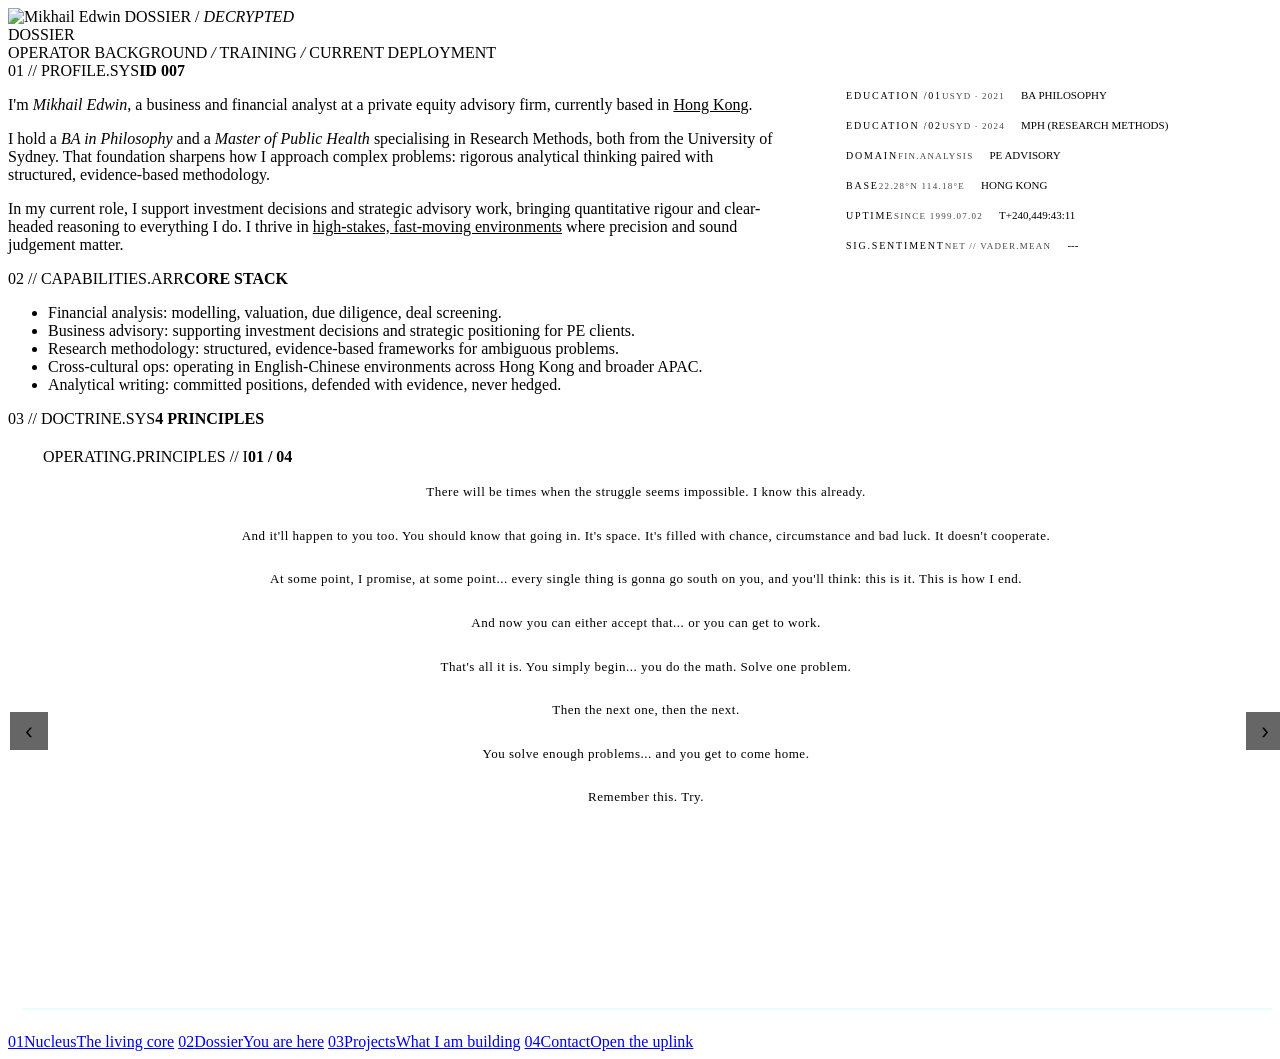
==== dossier.html @ b55f5379 "stop waiting on a font to draw anything Every page hung its first paint on a stylesheet from a host " ====
<!DOCTYPE html>
<html lang="en">
<head>
<meta charset="UTF-8" />
<meta name="viewport" content="width=device-width, initial-scale=1.0" />
<title>MIKHAIL EDWIN // DOSSIER</title>
<meta name="description" content="Background, capabilities and operating principles. Mikhail Edwin, analyst and strategist in Hong Kong.">
<meta name="theme-color" content="#05050a">
<meta property="og:type" content="website">
<meta property="og:site_name" content="Mikhail Edwin">
<meta property="og:title" content="MIKHAIL EDWIN // DOSSIER">
<meta property="og:description" content="Background, capabilities and operating principles. Mikhail Edwin, analyst and strategist in Hong Kong.">
<meta property="og:url" content="https://www.mikhailedwin.com/dossier.html">
<meta name="twitter:card" content="summary">
<meta name="twitter:title" content="MIKHAIL EDWIN // DOSSIER">
<meta name="twitter:description" content="Background, capabilities and operating principles. Mikhail Edwin, analyst and strategist in Hong Kong.">
<link rel="canonical" href="https://www.mikhailedwin.com/dossier.html">
<link rel="preconnect" href="https://fonts.googleapis.com">
<link rel="preconnect" href="https://fonts.gstatic.com" crossorigin>
<!-- Fonts must never hold up the first paint. This host is unreachable
     from some networks, and a blocking stylesheet means a blank page
     until it times out. Loaded as print, promoted on arrival; the type
     falls back to the system stack and swaps in when it lands. -->
<link href="https://fonts.googleapis.com/css2?family=Chakra+Petch:wght@300;600;700&family=JetBrains+Mono:wght@300;400;500&display=swap" rel="stylesheet" media="print" onload="this.media='all'">
<noscript><link href="https://fonts.googleapis.com/css2?family=Chakra+Petch:wght@300;600;700&family=JetBrains+Mono:wght@300;400;500&display=swap" rel="stylesheet"></noscript>
<link rel="icon" href="favicon.svg" type="image/svg+xml">
<link rel="stylesheet" href="hud.css?v=9">
<style>
  .split { display: grid; grid-template-columns: minmax(0, 1fr) minmax(360px, 440px); gap: 52px; align-items: start; }
  .split .body { padding-left: 0; }
  /* The profile table sat at 9px next to 13px prose and read as an
     afterthought. Bring it up to match the column beside it. */
  .split .kv { font-size: 11px; padding: 9px 0 9px 14px; }
  .split .kv .k { font-size: 10px; letter-spacing: .18em; }
  .kv .sub2 { color: var(--cy-2); font-size: 9px; letter-spacing: .14em; margin-left: auto; margin-right: 16px; opacity: .72; }

  /* DOCTRINE carousel */
  .carousel { position: relative; margin-left: 14px; }
  .track {
    display: flex; overflow-x: auto; scroll-snap-type: x mandatory;
    scroll-behavior: smooth; scrollbar-width: none; -webkit-overflow-scrolling: touch;
  }
  .track::-webkit-scrollbar { display: none; }
  .doctrine-slide { flex: 0 0 100%; min-width: 100%; scroll-snap-align: center; padding-right: 2px;
    opacity: .38; transform: scale(.985); transition: opacity .45s ease, transform .45s ease; }
  .doctrine-slide.on { opacity: 1; transform: none; }
  .dblock { border: 1px solid var(--line-lo); padding: 20px 22px 22px; position: relative; height: clamp(400px, 58vh, 580px); display: flex; flex-direction: column; }
  .dblock::before { content: ''; position: absolute; top: -1px; left: -1px; width: 8px; height: 8px;
    border-top: 1px solid var(--cyan); border-left: 1px solid var(--cyan); }
  .doct {
    flex: 1; overflow-y: auto; text-align: center;
    font-size: 13px; line-height: 2.05; letter-spacing: .04em;
    color: var(--cy-2); text-transform: none;
    scrollbar-width: thin; scrollbar-color: var(--line-lo) transparent;
  }
  .doct::-webkit-scrollbar { width: 3px; }
  .doct::-webkit-scrollbar-thumb { background: var(--line-lo); }
  .doct p + p { margin-top: 17px; }

  .h.gold span, .h.gold b { color: var(--am-1); }
  .list li b { color: var(--am-1); font-weight: 400; }

  /* Each principle carries its own accent so the four read as
     four distinct voices rather than one long cyan block. */
  .acc-cy .doct { color: var(--cy-2); }
  .acc-cy .dblock::before, .acc-cy .dblock { border-color: rgba(0,240,255,.16); }
  .acc-cy .h b { color: var(--cy-1); }
  .acc-mg .doct { color: rgba(255,45,146,.78); }
  .acc-mg .dblock { border-color: rgba(255,45,146,.16); }
  .acc-mg .dblock::before { border-color: var(--magenta); }
  .acc-mg .h b, .acc-mg .h span { color: var(--mg-1); }
  .acc-am .doct { color: rgba(255,184,0,.80); }
  .acc-am .dblock { border-color: rgba(255,184,0,.16); }
  .acc-am .dblock::before { border-color: var(--amber); }
  .acc-am .h b, .acc-am .h span { color: var(--am-1); }
  .acc-lm .doct { color: rgba(193,255,58,.78); }
  .acc-lm .dblock { border-color: rgba(193,255,58,.16); }
  .acc-lm .dblock::before { border-color: var(--lime); }
  .acc-lm .h b, .acc-lm .h span { color: var(--lm-1); }
  .beam { height: 2px; margin-top: 16px; background: rgba(0,240,255,.08); overflow: hidden; }
  .beam i { display: block; height: 100%; width: 0; background: linear-gradient(90deg, var(--cyan), var(--magenta)); box-shadow: 0 0 8px var(--cyan); transition: width .15s linear; }
  .dots { display: flex; justify-content: center; gap: 11px; margin-top: 16px; }
  .dot { width: 7px; height: 7px; border-radius: 50%; border: none; padding: 0; background: var(--line); cursor: pointer;
    transition: background .25s, transform .25s, box-shadow .25s; }
  .dot.on { background: var(--cyan); transform: scale(1.45); box-shadow: 0 0 8px var(--cyan); }
  .arw { position: absolute; top: 50%; transform: translateY(-50%); z-index: 5; width: 38px; height: 38px;
    background: rgba(0,0,0,.6); border: 1px solid var(--line-lo); color: var(--cy-1);
    font-family: 'JetBrains Mono', monospace; font-size: 20px; line-height: 1; cursor: pointer;
    transition: border-color .2s, background .2s; }
  .arw:hover { border-color: var(--cyan); background: rgba(0,240,255,.1); }
  .arw.prev { left: -12px; } .arw.next { right: -12px; }
  @media (max-width: 900px) {
    .split { grid-template-columns: 1fr; gap: 26px; }
    .arw { display: none; }
    .carousel { margin-left: 12px; }
    .doct { font-size: 12px; }
  }
</style>
</head>
<body class="page">

<div class="hud">

  <header class="strip">
    <span class="mark"><img src="favicon.svg" alt="Mikhail Edwin" width="22" height="19"></span>
    <span class="build hide-s"><i class="pip"></i>DOSSIER / <em>DECRYPTED</em></span>
    <span class="spacer"></span>
  </header>

  <div class="sheet">

    <div class="phead">
      <div class="n"><span class="glitch" data-text="DOSSIER">DOSSIER</span></div>
      <div class="r">OPERATOR BACKGROUND <i>/</i> TRAINING <i>/</i> CURRENT DEPLOYMENT</div>
    </div>

    <div class="mod">
      <div class="h"><span>01 // PROFILE.SYS</span><b>ID 007</b></div>
      <div class="split">
        <div>
<p class="body">I'm <em>Mikhail Edwin</em>, a business and financial analyst at a private equity advisory firm, currently based in <u>Hong Kong</u>.</p>
        <p class="body">I hold a <em>BA in Philosophy</em> and a <em>Master of Public Health</em> specialising in Research Methods, both from the University of Sydney. That foundation sharpens how I approach complex problems: rigorous analytical thinking paired with structured, evidence-based methodology.</p>
        <p class="body">In my current role, I support investment decisions and strategic advisory work, bringing quantitative rigour and clear-headed reasoning to everything I do. I thrive in <u>high-stakes, fast-moving environments</u> where precision and sound judgement matter.</p>
        </div>
        <div>
      <div class="kv"><span class="k">EDUCATION /01</span><span class="sub2">USYD · 2021</span><span class="v c">BA PHILOSOPHY</span></div>
      <div class="kv"><span class="k">EDUCATION /02</span><span class="sub2">USYD · 2024</span><span class="v c">MPH (RESEARCH METHODS)</span></div>
      <div class="kv"><span class="k">DOMAIN</span><span class="sub2">FIN.ANALYSIS</span><span class="v c">PE ADVISORY</span></div>
      <div class="kv"><span class="k">BASE</span><span class="sub2">22.28°N 114.18°E</span><span class="v c">HONG KONG</span></div>
      <div class="kv"><span class="k">UPTIME</span><span class="sub2">SINCE 1999.07.02</span><span class="v t" id="dossier-uptime">---</span></div>
      <div class="kv"><span class="k">SIG.SENTIMENT</span><span class="sub2">NET // VADER.MEAN</span><span class="v life" id="dossier-sent">---</span></div>
        </div>
      </div>
    </div>

    <div class="mod">
      <div class="h"><span>02 // CAPABILITIES.ARR</span><b>CORE STACK</b></div>
      <ul class="list">
        <li><b>Financial analysis</b>: modelling, valuation, due diligence, deal screening.</li>
        <li><b>Business advisory</b>: supporting investment decisions and strategic positioning for PE clients.</li>
        <li><b>Research methodology</b>: structured, evidence-based frameworks for ambiguous problems.</li>
        <li><b>Cross-cultural ops</b>: operating in English-Chinese environments across Hong Kong and broader APAC.</li>
        <li><b>Analytical writing</b>: committed positions, defended with evidence, never hedged.</li>
      </ul>
    </div>

    <div class="mod">
      <div class="h gold"><span>03 // DOCTRINE.SYS</span><b>4 PRINCIPLES</b></div>
      <div class="carousel">
        <button class="arw prev" aria-label="Previous">&lsaquo;</button>
        <div class="track" id="track">
    <div class="doctrine-slide acc-cy"><div class="dblock">
      <div class="h"><span>OPERATING.PRINCIPLES // I</span><b>01 / 04</b></div>
      <div class="doct"><p>There will be times when the struggle seems impossible. I know this already.</p>
        <p>And it'll happen to you too. You should know that going in. It's space. It's filled with chance, circumstance and bad luck. It doesn't cooperate.</p>
        <p>At some point, I promise, at some point... every single thing is gonna go south on you, and you'll think: this is it. This is how I end.</p>
        <p>And now you can either accept that... or you can get to work.</p>
        <p>That's all it is. You simply begin... you do the math. Solve one problem.</p>
        <p>Then the next one, then the next.</p>
        <p>You solve enough problems... and you get to come home.</p>
        <p>Remember this. Try.</p></div>
    </div></div>
    <div class="doctrine-slide acc-mg"><div class="dblock">
      <div class="h"><span>OPERATING.PRINCIPLES // II</span><b>02 / 04</b></div>
      <div class="doct"><p>Two Augusts henceforth<br>I will tell the truth<br>Oh, but you don't like it<br>You go home<br>You're in your Benz, I'm by the gate</p>
        <p>Now I go alone<br>Charm all the people I train for<br>I mean, well, but aim low<br>And I'll make it known<br>Like I'm getting paid</p>
        <p>That's just the way life goes<br>I like to slam doors closed<br>Trust me, I know it's always about me<br>I love you world, I'm sorry</p>
        <p>Two summers from now<br>We'll have been talking<br>But not all that often<br>We're cool now<br>I'll be on a boat and you're on a plane<br>Going somewhere same</p>
        <p>And I'll have a drink<br>Wistfully lean out my window<br>And watch the sun set on the lake<br>I might not feel real but it's okay<br>Mm</p>
        <p>'Cause that's just the way life goes<br>I push my luck, it shows<br>Thankful you don't send someone to kill me<br>I love you world, I'm sorry</p>
        <p>You are the best, but you are the worst<br>As sick as it sounds, I loved you first<br>I am a dick, it is what it is<br>A habit to kick, the age old curse<br>I tend to laugh whenever I'm sad<br>I stare at the crash, it actually works<br>Making amends<br>This shit never ends<br>I'm wrong again<br>Wrong again</p>
        <p>The way life goes<br>Joyriding down our road<br>Lay on the horn<br>To prove that it haunts me<br>I love you world, I'm sorry</p>
        <p>The way life goes<br>I wanna speak in code<br>Hope that I don't<br>Won't make it about me<br>I love you world, I'm sorry</p></div>
    </div></div>
    <div class="doctrine-slide acc-am"><div class="dblock">
      <div class="h"><span>OPERATING.PRINCIPLES // III</span><b>03 / 04</b></div>
      <div class="doct"><p>I didn't think you'd understand me<br>How could you ever even try?<br>I don't wanna tiptoe, but I don't wanna hide<br>But I don't wanna feed this monstrous fire<br>Just wanna let this story die<br>And I'll be alright</p>
        <p>We can't be friends<br>But I'd like to just pre-etend<br>You cling to your papers and pens<br>Wait until you like me again<br>Wait for your love<br>My love, I'll wait for your love</p>
        <p>Me and my truth, we sit in silence<br>Mmm, baby girl, it's just me and you<br>'Cause I don't wanna argue, but I don't wanna bite<br>My tongue, yeah, I think I'd rather die<br>You got me misunderstood<br>But at least I look this good</p>
        <p>We can't be friends<br>But I'd like to just pre-etend<br>You cling to your papers and pens<br>Wait until you like me again<br>Wait for your love<br>My love, I'll wait for your love<br>I'll wait for your love<br>My love, I'll wait for your love</p>
        <p>Know that you made me<br>I don't like how you paint me, yet I'm still here hanging<br>Not what you made me<br>It's something like a daydream<br>But I feel so seen in the night<br>So for now, it's only me<br>And maybe that's all I need</p>
        <p>We can't be friends<br>But I'd like to just pre-etend<br>You cling to your papers and pens<br>Wait until you like me again<br>Wait for your love<br>My love, I'll wait for your love<br>I'll wait for your love<br>My love, I'll wait for your love</p>
        <p>I'll wait for your love<br>I'll wait for your love<br>I'll wait for your love<br>I'll wait for your love<br>I'll wait for your love</p></div>
    </div></div>
    <div class="doctrine-slide acc-lm"><div class="dblock">
      <div class="h"><span>OPERATING.PRINCIPLES // IV</span><b>04 / 04</b></div>
      <div class="doct"><p>Ooh-ooh-ooh, ooh-ooh (ooh-ooh)<br>Ooh-ooh-ooh, ooh-ooh (ooh-ooh)<br>Ooh-ooh-ooh, ooh-ooh (ooh-ooh)<br>Ooh-ooh</p>
        <p>You hit like a drunk cigarette<br>The feelin' amplified<br>By sayin' things I never meant, oh, yeah<br>I leave me filled with regret<br>At the end of the night<br>I always find myself wonderin' why, oh, yeah</p>
        <p>Do you got plans for life?<br>'Cause I don't wanna just romance tonight<br>I wanna see myself in another light, oh, yeah<br>With rhythm, there is rhyme<br>With you, there always can be I<br>I wanna see myself in another light, ooh</p>
        <p>I don't wanna talk down on your lover<br>I don't wanna be a world-wrecker<br>I just know I can be better, be better, be better<br>I don't wanna talk down on your lover<br>I don't wanna be a broken record<br>I just know I can be better, be better, be better</p>
        <p>I sit on the fire escape<br>I talk and talk 'til dawn<br>I open up to you about my wrongs, oh, yeah<br>Then I lay and contemplate<br>Just one more round of love<br>Before I go home to another one</p>
        <p>Do you got plans for life?<br>'Cause I don't wanna just romance tonight<br>I wanna see myself in another light, oh, yeah<br>With rhythm, there is rhyme<br>With you, there always can be I<br>I wanna see myself in another light, ooh</p>
        <p>I don't wanna talk down on your lover<br>I don't wanna be a world-wrecker<br>I just know I can be better, be better, be better<br>I don't wanna talk down on your lover<br>I don't wanna be a broken record<br>I just know I can be better, be better, be better</p>
        <p>I don't wanna be how you formulate opinions on life, oh no<br>Or to say we made peace<br>And then your friends don't even wanna talk to me, no more, no more<br>I wanna kiss you on the bed and on the floor<br>When I'm poor, when I'm bored<br>I am yours, I am yours, I am yours</p>
        <p>I don't wanna talk down on your lover<br>I don't wanna be a world-wrecker<br>I just know I can be better, be better, be better<br>I don't wanna talk down on your lover<br>I don't wanna be a broken record<br>I just know I can be better, be better, be better</p>
        <p>Ooh-ooh-ooh, ooh-ooh (ooh-ooh)<br>Ooh-ooh, ooh-ooh-ooh, ooh-ooh (ooh-ooh, ooh)<br>Ooh-ooh, ooh-ooh-ooh, ooh-ooh (ooh-ooh, ooh)<br>Ooh-ooh, ooh-ooh-ooh, ooh-ooh (ooh-ooh, ooh)</p></div>
    </div></div>
        </div>
        <button class="arw next" aria-label="Next">&rsaquo;</button>
        <div class="beam"><i id="beam"></i></div>
        <div class="dots" id="dots"></div>
      </div>
    </div>

  </div>

  <nav class="menu" id="menu">
    <span class="menu-scan" id="scan"></span>
    <a class="mi" href="index.html"><span class="idx">01</span><span class="t2">Nucleus</span><span class="c2">The living core</span></a>
    <a class="mi on" href="#"><span class="idx">02</span><span class="t2">Dossier</span><span class="c2">You are here</span></a>
    <a class="mi" href="projects.html"><span class="idx">03</span><span class="t2">Projects</span><span class="c2">What I am building</span></a>
    <a class="mi" href="https://linkedin.com/in/mikhailedwin" target="_blank" rel="noopener"><span class="idx">04</span><span class="t2">Contact</span><span class="c2">Open the uplink</span></a>
  </nav>

</div>

<script src="hud-nav.js?v=5"></script>
<script>
(function () {
  'use strict';
  var RM = matchMedia('(prefers-reduced-motion: reduce)').matches;
  var $ = function (i) { return document.getElementById(i); };
  function pad(n) { return String(n).padStart(2, '0'); }

  /* ── Live values in the profile table ────────────────────── */
  var BIRTH = new Date('1999-07-02T09:15:00Z').getTime();
  var up = $('dossier-uptime');
  if (up) {
    (function tick() {
      var s = Math.floor((Date.now() - BIRTH) / 1000);
      up.textContent = 'T+' + Math.floor(s / 3600).toLocaleString('en-US') + ':' + pad(s % 3600 / 60 | 0) + ':' + pad(s % 60);
      setTimeout(tick, 1000);
    })();
  }
  fetch('sentiment.json?t=' + Math.floor(Date.now() / 21600000))
    .then(function (r) { return r.json(); })
    .then(function (d) {
      var v = Object.keys(d).filter(function (k) { return k !== 'updated'; })
        .map(function (k) { return d[k]; }).filter(function (n) { return typeof n === 'number'; });
      if (!v.length) return;
      var m = v.reduce(function (a, b) { return a + b; }, 0) / v.length;
      var el = $('dossier-sent');
      if (el) el.textContent = (m >= 0 ? '+' : '') + m.toFixed(3);
    })
    .catch(function () {});

  /* ── DOCTRINE carousel ───────────────────────────────────── */
  (function () {
    var track = $('track');
    if (!track) return;
    var slides = [].slice.call(track.children);
    var dots = $('dots'), beam = $('beam'), cur = 0;

    slides.forEach(function (_, i) {
      var b = document.createElement('button');
      b.className = 'dot' + (i === 0 ? ' on' : '');
      b.setAttribute('aria-label', 'Principle ' + (i + 1));
      b.addEventListener('click', function () { go(i); });
      dots.appendChild(b);
    });
    var dotEls = [].slice.call(dots.children);
    slides[0].classList.add('on');

    function go(i) {
      i = Math.max(0, Math.min(slides.length - 1, i));
      track.scrollTo({ left: i * track.clientWidth, behavior: RM ? 'auto' : 'smooth' });
    }
    function setActive(i) {
      if (i === cur) return;
      cur = i;
      dotEls.forEach(function (d, n) { d.classList.toggle('on', n === i); });
      slides.forEach(function (s, n) { s.classList.toggle('on', n === i); });
    }
    var raf;
    track.addEventListener('scroll', function () {
      cancelAnimationFrame(raf);
      raf = requestAnimationFrame(function () {
        setActive(Math.max(0, Math.min(slides.length - 1, Math.round(track.scrollLeft / track.clientWidth))));
        var max = track.scrollWidth - track.clientWidth;
        beam.style.width = (max > 0 ? track.scrollLeft / max * 100 : 0) + '%';
      }, { passive: true });
    });
    document.querySelector('.arw.prev').addEventListener('click', function () { go(cur - 1); });
    document.querySelector('.arw.next').addEventListener('click', function () { go(cur + 1); });
    document.addEventListener('keydown', function (e) {
      if (e.key === 'ArrowLeft') go(cur - 1);
      else if (e.key === 'ArrowRight') go(cur + 1);
    });

    /* ── Per-line binary corruption, <br> structure preserved ── */
    if (RM) return;
    var NOISE = '01100101001101\u2588\u2593\u259101\u259210';
    function binWord(w) {
      var n = Math.max(4, Math.min(w.length, 8)), o = '';
      for (var i = 0; i < n; i++) o += (Math.random() > .5 ? '1' : '0');
      return o;
    }
    function corrupt(line, mode) {
      if (!line.trim()) return line;
      if (mode === 'char') {
        var ch = line.split(''), hits = 1 + Math.floor(Math.random() * 3);
        for (var n = 0; n < hits; n++) {
          var p = Math.floor(Math.random() * ch.length);
          if (ch[p].trim()) ch[p] = NOISE[Math.floor(Math.random() * NOISE.length)];
        }
        return ch.join('');
      }
      var tk = line.split(/(\s+)/), idx = [];
      tk.forEach(function (t, i) { if (t.trim()) idx.push(i); });
      if (!idx.length) return line;
      var c = idx[Math.floor(Math.random() * idx.length)];
      tk[c] = binWord(tk[c]);
      return tk.join('');
    }
    function burst(el, html) {
      if (el._busy) return;
      el._busy = true;
      var parts = html.split(/<br\s*\/?>/i);
      var mode = Math.random() < .5 ? 'char' : 'word';
      var li = Math.floor(Math.random() * parts.length);
      var n = 0, total = 4 + Math.floor(Math.random() * 5);
      var id = setInterval(function () {
        var lines = parts.slice();
        lines[li] = corrupt(lines[li], mode);
        el.innerHTML = lines.join('<br>');
        el.style.opacity = Math.random() > .15 ? '1' : '.1';
        if (++n >= total) {
          clearInterval(id);
          el.innerHTML = html; el.style.opacity = ''; el._busy = false;
        }
      }, 42 + Math.random() * 58);
    }
    document.querySelectorAll('.doct p').forEach(function (el) {
      (function schedule() {
        setTimeout(function () { burst(el, el.innerHTML); schedule(); }, 2600 + Math.random() * 7200);
      })();
    });
  })();
})();
</script>
<script src="hud-glitch.js?v=5"></script>
</body>
</html>
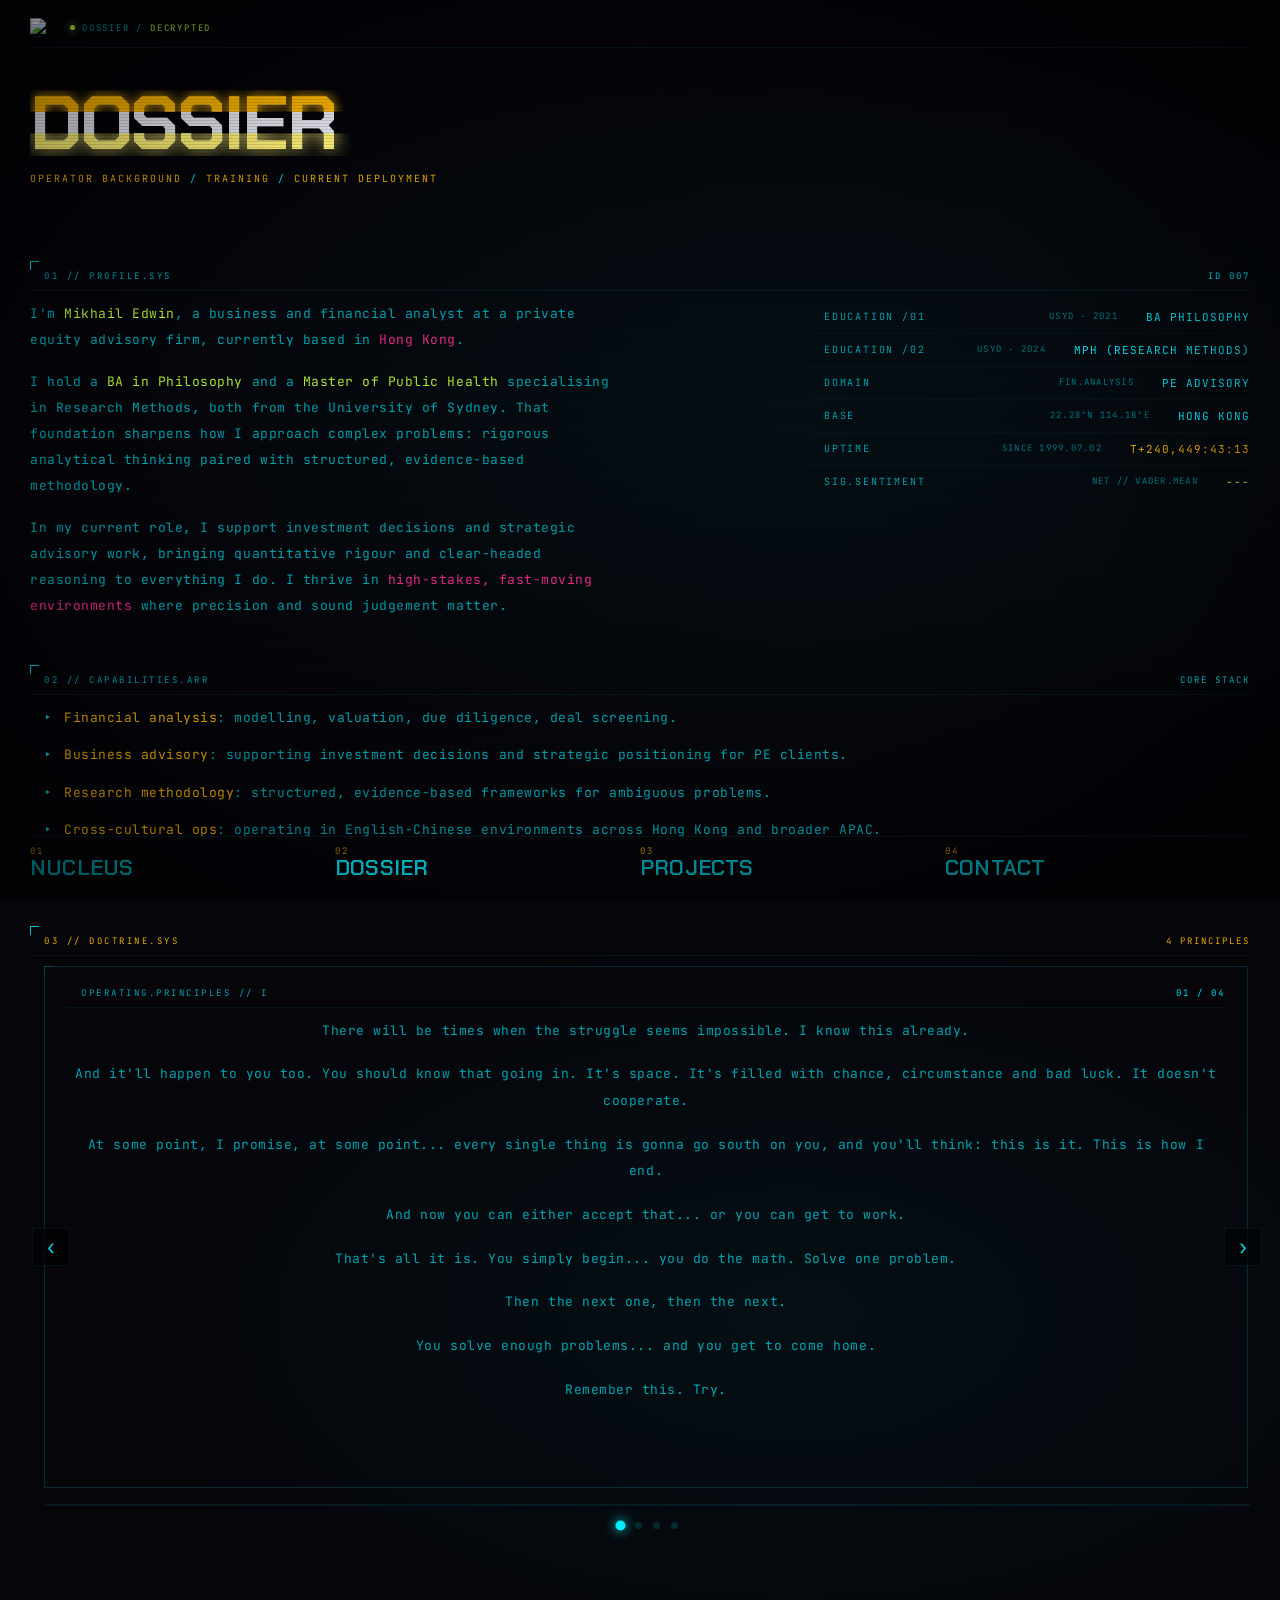
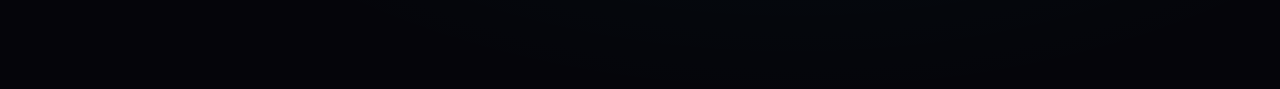
==== commit e321449d: "one motion, not two arguing The handoff was never too slow, it was two transitions fighting. The nuc" ====
--- a/dossier.html
+++ b/dossier.html
@@ -24,7 +24,7 @@
 <link href="https://fonts.googleapis.com/css2?family=Chakra+Petch:wght@300;600;700&family=JetBrains+Mono:wght@300;400;500&display=swap" rel="stylesheet" media="print" onload="this.media='all'">
 <noscript><link href="https://fonts.googleapis.com/css2?family=Chakra+Petch:wght@300;600;700&family=JetBrains+Mono:wght@300;400;500&display=swap" rel="stylesheet"></noscript>
 <link rel="icon" href="favicon.svg" type="image/svg+xml">
-<link rel="stylesheet" href="hud.css?v=9">
+<link rel="stylesheet" href="hud.css?v=10">
 <style>
   .split { display: grid; grid-template-columns: minmax(0, 1fr) minmax(360px, 440px); gap: 52px; align-items: start; }
   .split .body { padding-left: 0; }
@@ -65,7 +65,7 @@
   .acc-cy .doct { color: var(--cy-2); }
   .acc-cy .dblock::before, .acc-cy .dblock { border-color: rgba(0,240,255,.16); }
   .acc-cy .h b { color: var(--cy-1); }
-  .acc-mg .doct { color: rgba(255,45,146,.78); }
+  .acc-mg .doct { color: rgba(255,45,146,.94); }
   .acc-mg .dblock { border-color: rgba(255,45,146,.16); }
   .acc-mg .dblock::before { border-color: var(--magenta); }
   .acc-mg .h b, .acc-mg .h span { color: var(--mg-1); }
--- a/hud.css
+++ b/hud.css
@@ -0,0 +1,495 @@
+/* ===========================================================
+   HUD.CSS — the shared instrument language
+   Linked by index / projects / dossier so a colour change is
+   a one-file edit rather than three.
+
+   Every colour has exactly one job:
+     CYAN     structure, rings, modules, labels
+     MAGENTA  losses, alerts, menu captions
+     AMBER    the time domain, and the identity strapline
+     LIME     life signs. vitals, online state, gains
+   =========================================================== */
+
+/* ===========================================================
+   M.E.O.S — single-viewport instrument
+
+   Every colour has exactly one job, and never does another one:
+     CYAN     structure, rings, core, gaining bodies
+     MAGENTA  losses. drawdown, losing bodies, losing ticks
+     AMBER    the time domain. clock, date, timestamps, uptime
+     LIME     life signs. online status, the ECG, the pulse
+   Four colours, four meanings, so the screen stays readable.
+   =========================================================== */
+:root {
+  --bg:      #05050a;
+  --cyan:    #00f0ff;
+  --magenta: #ff2d92;
+  --amber:   #ffb800;
+  --lime:    #c1ff3a;
+
+  /* No grey anywhere. Every text tier is a tint of the colour that owns
+     its meaning, which is both more colourful AND more legible than the
+     desaturated blue-grey it replaces. */
+  --ink:   #e8e8f2;
+  --cy-1:  rgba(0, 240, 255, .92);
+  --cy-2:  rgba(0, 240, 255, .68);
+  --cy-3:  rgba(0, 240, 255, .30);   /* hairlines only, never text */
+  --am-1:  rgba(255, 184, 0, .92);
+  --am-2:  rgba(255, 184, 0, .70);
+  --lm-1:  rgba(193, 255, 58, .92);
+  --lm-2:  rgba(193, 255, 58, .70);
+  --mg-1:  rgba(255, 45, 146, .92);
+  --mg-2:  rgba(255, 45, 146, .88);
+
+  --text:    #e8e8f2;
+  --line:    rgba(0, 240, 255, 0.15);
+  --line-lo: rgba(0, 240, 255, 0.07);
+  --low:     rgba(0, 240, 255, 0.22);   /* rules only */
+}
+* { margin: 0; padding: 0; box-sizing: border-box; }
+html, body { height: 100%; }
+body {
+  background:
+    radial-gradient(ellipse 90% 70% at 62% 46%, rgba(0,240,255,.045) 0%, transparent 62%),
+    var(--bg);
+  color: var(--cy-2);
+  font-family: 'JetBrains Mono', monospace;
+  font-size: 10px;
+  letter-spacing: 0.1em;
+  text-transform: uppercase;
+  overflow: hidden;
+  -webkit-font-smoothing: antialiased;
+}
+::selection { background: var(--cyan); color: var(--bg); }
+
+/* Very restrained film. One layer, no blend mode. */
+body::after {
+  content: ''; position: fixed; inset: 0; z-index: 60; pointer-events: none;
+  background:
+    repeating-linear-gradient(0deg, transparent 0 2px, rgba(0,0,0,.13) 2px 3px),
+    radial-gradient(ellipse at center, transparent 55%, rgba(0,0,0,.5) 100%);
+}
+
+/* ── Shell: asymmetric, wide gutters ──────────────────────── */
+.hud {
+  position: relative; z-index: 2;
+  height: 100svh;
+  display: grid;
+  grid-template-columns: 274px 1fr 250px;
+  grid-template-rows: 34px 1fr 74px;
+  column-gap: 46px;
+  row-gap: 30px;
+  padding: 18px 26px 20px;
+}
+.col { display: flex; flex-direction: column; justify-content: space-between; min-height: 0; }
+
+/* ── Module language ──────────────────────────────────────── */
+.mod { position: relative; padding-top: 9px; min-height: 0; }
+.mod + .mod { margin-top: 34px; }
+.mod::before {
+  content: ''; position: absolute; top: 0; left: 0;
+  width: 8px; height: 8px;
+  border-top: 1px solid var(--cyan); border-left: 1px solid var(--cyan);
+  opacity: .8;
+}
+.h {
+  display: flex; justify-content: space-between; align-items: baseline;
+  font-size: 9px; letter-spacing: .28em; color: var(--cy-2);
+  padding: 0 0 8px 14px; margin-bottom: 10px;
+  border-bottom: 1px solid var(--line-lo);
+}
+.h b { color: var(--cy-1); font-weight: 400; letter-spacing: .22em; }
+.h b.warn { color: var(--amber); }
+.h b.dn { color: var(--magenta); }
+.h b.life { color: var(--lm-1); }
+.h.time b { color: var(--am-1); }
+
+/* ── Top strip ────────────────────────────────────────────── */
+.strip {
+  grid-column: 1 / -1;
+  display: flex; align-items: center; gap: 18px;
+  border-bottom: 1px solid var(--line-lo);
+  padding-bottom: 10px;
+}
+.mark { display: flex; align-items: center; }
+.build { color: var(--cy-2); letter-spacing: .2em; font-size: 9px; white-space: nowrap; }
+.build em { font-style: normal; color: var(--lm-1); }
+.build em.warn { color: var(--am-1); }
+/* live status pip */
+.pip { display: inline-block; width: 5px; height: 5px; border-radius: 50%;
+  background: var(--lime); box-shadow: 0 0 8px var(--lime); margin-right: 7px;
+  vertical-align: 1px; animation: breathe 3s ease-in-out infinite; }
+.pip.warn { background: var(--amber); box-shadow: 0 0 8px var(--amber); }
+@keyframes breathe { 50% { opacity: .25; } }
+.mark img { width: 22px; height: 19px; display: block; flex-shrink: 0; }
+.strip .spacer { margin-left: auto; }
+
+/* Tilt control, phones only. Sits inside the field but swallows its own
+   tap so it cannot fire the Seven Eyes handoff underneath. */
+.tilt-arm {
+  position: absolute; right: 0; bottom: -6px; z-index: 3;
+  background: none; border: 0; border-bottom: 1px solid var(--cy-3);
+  color: var(--cy-1); font: 9px/1 'JetBrains Mono', monospace;
+  letter-spacing: .22em; padding: 4px 2px 5px; cursor: pointer;
+  -webkit-appearance: none; appearance: none; border-radius: 0;
+}
+.tilt-arm::before { content: '\25C6'; color: var(--lm-1); margin-right: 7px; font-size: 7px; vertical-align: 1px; }
+.tilt-arm:active { color: var(--lm-1); border-bottom-color: var(--lm-1); }
+
+/* ── Header tape: the market crawling across the top ───────
+   Yields and prices share one rail. The symbol is structure so it
+   stays cyan; only the move is coloured, lime up and magenta down,
+   the same rule the rest of the machine follows. Amber is not used
+   here, it belongs to the clock. */
+.tape {
+  flex: 1 1 auto; min-width: 0; position: relative; overflow: hidden;
+  height: 14px; margin-left: 4px;
+  -webkit-mask-image: linear-gradient(90deg, transparent, #000 5%, #000 95%, transparent);
+          mask-image: linear-gradient(90deg, transparent, #000 5%, #000 95%, transparent);
+}
+.tape-rail {
+  position: absolute; top: 0; left: 0; white-space: nowrap; will-change: transform;
+  animation: tape-roll 60s linear infinite;
+}
+.tape:hover .tape-rail, .tape:focus-within .tape-rail { animation-play-state: paused; }
+@keyframes tape-roll { from { transform: translateX(0); } to { transform: translateX(-50%); } }
+.tk { display: inline-block; margin-right: 26px; font-size: 9px; letter-spacing: .16em; line-height: 14px; }
+.tk .s { color: var(--cy-2); }
+.tk .p { color: var(--cy-1); margin-left: 6px; font-variant-numeric: tabular-nums; }
+.tk .c { margin-left: 5px; font-variant-numeric: tabular-nums; }
+.tk .c.up { color: var(--lm-1); }
+.tk .c.dn { color: var(--mg-1); }
+.tk.y .s::after { content: 'Y'; color: var(--cy-3); margin-left: 1px; }
+.tk.stale .p { color: var(--cy-3); }
+@media (prefers-reduced-motion: reduce) { .tape-rail { animation: none; } }
+
+/* ── Identity: RGB-split glitch, ported from the homepage ─── */
+.ident { padding-left: 2px; margin-bottom: 6px; }
+.ident .n {
+  font-family: 'Chakra Petch', sans-serif; font-weight: 700;
+  font-size: clamp(34px, 3.4vw, 56px); line-height: .86;
+  letter-spacing: -.03em; color: var(--ink); text-transform: uppercase;
+}
+.glitch { position: relative; display: block; }
+.glitch::before, .glitch::after {
+  content: attr(data-text);
+  position: absolute; top: 0; left: 0; width: 100%;
+  overflow: hidden; pointer-events: none;
+}
+.glitch::before {
+  color: var(--amber); text-shadow: 0 0 12px var(--amber);
+  animation: g1 2.8s infinite steps(1);
+  clip-path: polygon(0 0, 100% 0, 100% 33%, 0 33%);
+}
+.glitch::after {
+  color: #fff176; text-shadow: 0 0 18px #fff176;
+  animation: g2 2.1s infinite steps(1);
+  clip-path: polygon(0 66%, 100% 66%, 100% 100%, 0 100%);
+}
+.glitch.b::before { animation-duration: 3.3s; animation-delay: -1.1s; }
+.glitch.b::after  { animation-duration: 2.6s; animation-delay: -.7s; }
+@keyframes g1 {
+  0%, 70%, 100% { transform: translate(0); opacity: 0; }
+  71% { transform: translate(-5px, 1px);  opacity: 1;   color: var(--amber);   text-shadow: 0 0 12px var(--amber); }
+  73% { transform: translate(3px, -2px);  opacity: .9;  color: var(--magenta); text-shadow: 0 0 12px var(--magenta); }
+  74% { transform: translate(0);          opacity: 0; }
+  86% { transform: translate(-3px, 2px);  opacity: .85; color: var(--amber);   text-shadow: 0 0 12px var(--amber); }
+  88% { transform: translate(0);          opacity: 0; }
+}
+@keyframes g2 {
+  0%, 62%, 100% { transform: translate(0); opacity: 0; }
+  63% { transform: translate(6px, -2px);  opacity: 1;   color: #fff176;      text-shadow: 0 0 18px #fff176; }
+  65% { transform: translate(-4px, 1px);  opacity: .95; color: var(--cyan);  text-shadow: 0 0 18px var(--cyan); }
+  66% { transform: translate(0);          opacity: 0; }
+  81% { transform: translate(4px, 1px);   opacity: .8;  color: var(--magenta); text-shadow: 0 0 18px var(--magenta); }
+  83% { transform: translate(0);          opacity: 0; }
+}
+.ident .r { font-size: 10px; letter-spacing: .2em; color: var(--am-1); line-height: 2.1; margin-top: 18px; }
+.ident .r i { font-style: normal; color: var(--cy-1); }
+
+/* ── Key / value ──────────────────────────────────────────── */
+.kv { display: flex; justify-content: space-between; gap: 12px; padding: 5px 0 5px 14px; font-size: 9px; }
+.kv + .kv { border-top: 1px solid rgba(0,240,255,.045); }
+.kv .k { color: var(--cy-2); }
+.kv .v { color: var(--text); text-align: right; font-variant-numeric: tabular-nums; }
+.kv .v.c { color: var(--cy-1); }
+.kv .v.t { color: var(--am-1); }
+.kv .v.life { color: var(--lm-1); }
+
+/* ── Log ──────────────────────────────────────────────────── */
+.logmod { flex: 0 1 auto; min-height: 0; display: flex; flex-direction: column; position: relative; overflow: hidden; }
+/* a scanline crawls down the panel, forever */
+.logmod::after {
+  content: ''; position: absolute; left: 0; right: 0; height: 34px; top: -34px;
+  pointer-events: none; z-index: 3;
+  background: linear-gradient(180deg, transparent, rgba(0,240,255,.055) 55%, rgba(0,240,255,.13) 88%, transparent);
+  animation: scan 4.2s linear infinite;
+}
+@keyframes scan { to { top: 100%; } }
+
+.log {
+  flex: 0 1 auto; min-height: 0; max-height: 54vh; overflow: hidden;
+  display: flex; flex-direction: column; justify-content: flex-end;
+  padding-left: 14px; position: relative;
+  /* Scrollback runs off the top edge. Fade it so the clipped line reads
+     as history falling away rather than as a broken row. */
+  -webkit-mask-image: linear-gradient(180deg, transparent 0, #000 20px);
+          mask-image: linear-gradient(180deg, transparent 0, #000 20px);
+}
+/* the whole panel tears sideways and splits its channels */
+.log.tear { animation: tear .22s steps(2) 1; }
+@keyframes tear {
+  0%   { transform: translateX(0);    text-shadow: none; opacity: 1; }
+  25%  { transform: translateX(-4px); text-shadow: 2px 0 var(--magenta), -2px 0 var(--cyan); opacity: .82; }
+  50%  { transform: translateX(3px);  text-shadow: -3px 0 var(--magenta), 3px 0 var(--cyan); opacity: 1; }
+  75%  { transform: translateX(-2px); text-shadow: 1px 0 var(--cyan); opacity: .7; }
+  100% { transform: translateX(0);    text-shadow: none; opacity: 1; }
+}
+/* individual rows shear out of alignment */
+.ln.slip { transform: translateX(9px); opacity: .55; }
+.ln.inv  { background: rgba(0,240,255,.16); color: var(--bg); }
+/* new rows type themselves in */
+.ln.new { animation: typein .34s steps(18) both; }
+@keyframes typein { from { clip-path: inset(0 100% 0 0); } to { clip-path: inset(0 0 0 0); } }
+/* the caret that never stops blinking */
+.caret {
+  padding-left: 14px; color: var(--lm-1); font-size: 9px; line-height: 1.6;
+  flex-shrink: 0;
+}
+.caret::after { content: '\2588'; animation: blink 1s steps(1) infinite; }
+@keyframes blink { 50% { opacity: 0; } }
+.ln { font-size: 9px; letter-spacing: .05em; color: var(--cy-2); white-space: nowrap; line-height: 1.5; }
+.ln .ts { color: var(--am-2); }
+.ln .s { color: var(--text); }
+.ln .bin  { color: rgba(0,240,255,.58); letter-spacing: .02em; }
+.ln .code { color: var(--cy-2); letter-spacing: .01em; text-transform: none; }
+.ln .code .c-k { color: var(--am-2); }
+.ln .code .c-f { color: var(--cy-1); }
+.ln .code .c-n { color: var(--lm-2); }
+.ln .code .c-c { color: rgba(0,240,255,.56); }
+/* shell work: a lime prompt, the binary in cyan, flags dimmed back so
+   the eye lands on what is actually being run */
+.ln .sh { color: var(--cy-2); letter-spacing: .01em; text-transform: none; }
+.ln .sh .p  { color: var(--lm-1); }
+.ln .sh .b  { color: var(--cy-1); }
+.ln .sh .fl { color: rgba(0,240,255,.58); }
+.ln .sh .st { color: var(--am-2); }
+.ln .out    { color: rgba(193,255,58,.62); text-transform: none; letter-spacing: .01em; }
+.ln .out.bad { color: rgba(255,45,146,.72); }
+.ln.up .n { color: var(--lm-1); }
+.ln.dn .n { color: var(--mg-1); }
+
+/* ── Bottom menu: reticle locks on as you sweep across ────── */
+.menu {
+  grid-column: 1 / -1;
+  position: relative;
+  border-top: 1px solid var(--line-lo);
+  padding-top: 16px;
+  display: flex; align-items: flex-start; gap: 0;
+}
+.menu-scan {
+  position: absolute; top: -1px; left: 0;
+  height: 1px; width: 0;
+  background: var(--cyan);
+  box-shadow: 0 0 12px var(--cyan);
+  opacity: 0;
+  pointer-events: none;
+}
+.menu-scan::before, .menu-scan::after {
+  content: ''; position: absolute; top: -3px;
+  width: 1px; height: 7px; background: var(--cyan);
+}
+.menu-scan::before { left: 0; }
+.menu-scan::after { right: 0; }
+.mi {
+  flex: 1; position: relative;
+  text-decoration: none; padding: 4px 0 0;
+  display: block;
+  transition: opacity .3s ease;
+}
+.mi .t2 {
+  font-family: 'Chakra Petch', sans-serif; font-weight: 600;
+  font-size: clamp(15px, 1.7vw, 26px); line-height: 1;
+  letter-spacing: .01em; color: var(--cy-2);
+  text-transform: uppercase;
+  transition: color .3s ease, transform .35s cubic-bezier(.16,1,.3,1);
+}
+.mi .c2 {
+  display: block; margin-top: 9px;
+  font-size: 9px; letter-spacing: .18em; color: var(--mg-2);
+  opacity: 0; transform: translateY(-4px);
+  transition: opacity .3s ease, transform .35s cubic-bezier(.16,1,.3,1), color .3s;
+}
+.mi .idx {
+  position: absolute; top: -8px; left: 0;
+  font-size: 9px; letter-spacing: .2em; color: var(--am-2);
+  transition: color .3s;
+}
+.menu:hover .mi { opacity: .34; }
+.menu .mi:hover, .menu .mi:focus-visible { opacity: 1; }
+.mi:hover .t2, .mi:focus-visible .t2 { color: var(--text); transform: translateX(4px); }
+.mi:hover .c2, .mi:focus-visible .c2 { opacity: 1; transform: none; color: var(--mg-1); }
+.mi:hover .idx, .mi:focus-visible .idx { color: var(--cyan); }
+.mi.on .t2 { color: var(--cy-1); }
+.mi:focus-visible { outline: none; }
+.mi:focus-visible .t2 { text-shadow: 0 0 14px rgba(0,240,255,.5); }
+
+/* ── Mobile ───────────────────────────────────────────────── */
+@media (max-width: 900px) {
+  body { overflow-y: auto; overflow-x: hidden; }
+
+  /* Flatten the grid to one column and let the columns' children become
+     direct flex items, so each module can be ordered independently. */
+  .hud {
+    display: flex; flex-direction: column;
+    height: auto; min-height: 100svh;
+    gap: 24px; padding: 16px 18px 44px;
+  }
+  .col { display: contents; }
+
+  .strip         { order: 1; padding-bottom: 12px; flex-wrap: wrap; gap: 10px 14px; }
+  .tape          { flex: 1 0 100%; margin-left: 0; order: 3; }
+  .strip .spacer { display: none; }
+  .ident         { order: 2; margin: 0; }
+  .field         { order: 3; height: 44vh; min-height: 290px; }
+  .menu          { order: 4; }
+  .mod--vitals   { order: 5; }
+  .mod--operator { order: 6; }
+  .clk           { order: 7; text-align: left; }
+  .mod--log      { order: 8; }
+  .mod + .mod { margin-top: 0; }
+
+  /* Type sized for a phone rather than a 1600px cockpit */
+  .ident .n  { font-size: 46px; }
+  .ident .r  { font-size: 11px; letter-spacing: .15em; margin-top: 14px; line-height: 1.95; }
+  .h         { font-size: 10px; letter-spacing: .2em; padding-left: 12px; }
+  .kv        { font-size: 11px; padding: 8px 0 8px 12px; gap: 14px; }
+  .clk .big  { font-size: 38px; }
+  .clk .l    { font-size: 10px; }
+  .f-tag     { font-size: 10px; }
+  .ln        { font-size: 10px; line-height: 1.6; }
+  #wave      { height: 62px; }
+
+  /* Menu becomes a stacked list, captions always shown */
+  .menu { flex-direction: column; gap: 0; padding-top: 14px; }
+  .mi { flex: none; padding: 13px 0; border-bottom: 1px solid var(--line-lo); }
+  .mi .t2 { font-size: 23px; }
+  .mi .c2 { opacity: 1; transform: none; margin-top: 4px; font-size: 10px; }
+  .mi .idx { position: static; display: block; margin-bottom: 6px; font-size: 10px; }
+  .menu:hover .mi { opacity: 1; }
+  .menu-scan { display: none; }
+
+  /* Log gets a bounded height instead of trying to fill a flex column */
+  .logmod { flex: none; }
+  .log { max-height: 220px; padding-left: 12px; }
+
+  /* The status line stays on a phone, just tighter. Only the
+     widest desktop-only bits still drop out. */
+  .build.hide-s { display: block; font-size: 8px; letter-spacing: .14em; }
+  .hide-s { display: none; }
+}
+
+@media (prefers-reduced-motion: reduce) {
+  * { animation: none !important; transition: none !important; }
+  .glitch::before, .glitch::after { display: none; }
+}
+
+/* ── Cross-page transitions ──────────────────────────────────
+   Chromium/Safari get a short CRT settle. Firefox simply
+   navigates, deliberately with no JS fallback: a scripted
+   fade is exactly what leaves a page stuck when the back
+   button restores it mid-animation.
+   ─────────────────────────────────────────────────────────── */
+@view-transition { navigation: auto; }
+.strip { view-transition-name: hud-strip; }
+.menu  { view-transition-name: hud-menu; }
+/* Content crossfades with a slight drift and a CRT bloom on the way
+   out. The named chrome below is pinned so the bar and the menu hold
+   perfectly still while the page beneath them changes. */
+::view-transition-old(root) { animation: vt-out .26s cubic-bezier(.4, 0, 1, 1) both; }
+::view-transition-new(root) { animation: vt-in  .46s cubic-bezier(.16, 1, .3, 1) both; }
+@keyframes vt-out {
+  to { opacity: 0; transform: translateY(-10px) scale(.986); filter: blur(3px) brightness(1.5); }
+}
+@keyframes vt-in {
+  from { opacity: 0; transform: translateY(16px) scale(1.014); filter: blur(5px) brightness(1.35); }
+}
+::view-transition-old(hud-strip), ::view-transition-new(hud-strip),
+::view-transition-old(hud-menu),  ::view-transition-new(hud-menu) {
+  animation: none; mix-blend-mode: normal;
+}
+::view-transition-group(hud-strip), ::view-transition-group(hud-menu) { animation-duration: .3s; }
+@media (prefers-reduced-motion: reduce) {
+  ::view-transition-old(root), ::view-transition-new(root) { animation: none; }
+}
+
+/* ── Page shell for the scrolling inner pages ──────────────── */
+body.page { overflow-y: auto; overflow-x: hidden; }
+.page .hud {
+  height: auto; min-height: 100svh;
+  display: flex; flex-direction: column;
+  gap: 0; padding: 18px 30px 0;
+  /* Chrome and content share one centred column. Left-aligning the
+     sheet under full-bleed chrome dumped all the slack on the right. */
+  max-width: 1460px; margin: 0 auto;
+}
+.page .strip { position: sticky; top: 0; z-index: 40; background: var(--bg); }
+.sheet { flex: 1; padding: 34px 0 96px; width: 100%; }
+.page .menu { position: sticky; bottom: 0; background: var(--bg); z-index: 40; margin-top: auto; }
+
+/* page identity block */
+.phead { padding: 8px 0 30px; }
+.phead .n {
+  font-family: 'Chakra Petch', sans-serif; font-weight: 700;
+  font-size: clamp(38px, 6vw, 84px); line-height: .86;
+  letter-spacing: -.03em; color: var(--ink); text-transform: uppercase;
+}
+.phead .r { font-size: 10px; letter-spacing: .2em; color: var(--am-1); margin-top: 16px; }
+.phead .r i { font-style: normal; color: var(--cy-1); }
+
+/* content modules */
+.sheet .mod { margin-top: 46px; }
+.sheet .mod:first-child { margin-top: 0; }
+.mod + .mod { margin-top: 46px; }
+.body {
+  font-size: 13px; line-height: 2; letter-spacing: .04em;
+  color: var(--cy-2); text-transform: none; padding-left: 14px; max-width: 74ch;
+}
+.body + .body { margin-top: 16px; }
+.body b { color: var(--ink); font-weight: 400; }
+.body em { font-style: normal; color: var(--lm-1); }
+.body u  { text-decoration: none; color: var(--mg-1); }
+
+.tags { display: flex; flex-wrap: wrap; gap: 7px; padding-left: 14px; margin-top: 20px; }
+.tag {
+  font-size: 9px; letter-spacing: .2em; color: var(--cy-2);
+  border: 1px solid var(--line-lo); padding: 5px 11px;
+  transition: color .2s, border-color .2s, transform .2s;
+}
+.tag:hover { color: var(--cy-1); border-color: var(--line); transform: translateY(-1px); }
+
+.list { padding-left: 14px; list-style: none; }
+.list li {
+  font-size: 13px; line-height: 1.95; letter-spacing: .04em;
+  color: var(--cy-2); text-transform: none; padding-left: 20px;
+  position: relative; margin-bottom: 12px;
+}
+.list li::before { content: '▸'; position: absolute; left: 0; color: var(--cy-1); }
+.list li b { color: var(--ink); font-weight: 400; }
+
+/* ── Mobile overrides for the scrolling pages ────────────────
+   Declared after the .page shell above so they actually win:
+   equal specificity means source order decides. On a phone the
+   menu is a ~240px stacked list, so sticking it to the bottom
+   would swallow most of the screen. Let it end the document.
+   ─────────────────────────────────────────────────────────── */
+@media (max-width: 900px) {
+  .page .hud { padding: 16px 18px 0; }
+  .page .sheet { padding: 22px 0 40px; }
+  .page .menu { position: static; }
+  .phead .n { font-size: clamp(34px, 12vw, 52px); }
+  .phead .r { font-size: 10px; letter-spacing: .16em; }
+  .body { font-size: 12px; line-height: 1.95; padding-left: 12px; }
+  .list li { font-size: 12px; }
+  .tags { padding-left: 12px; }
+}
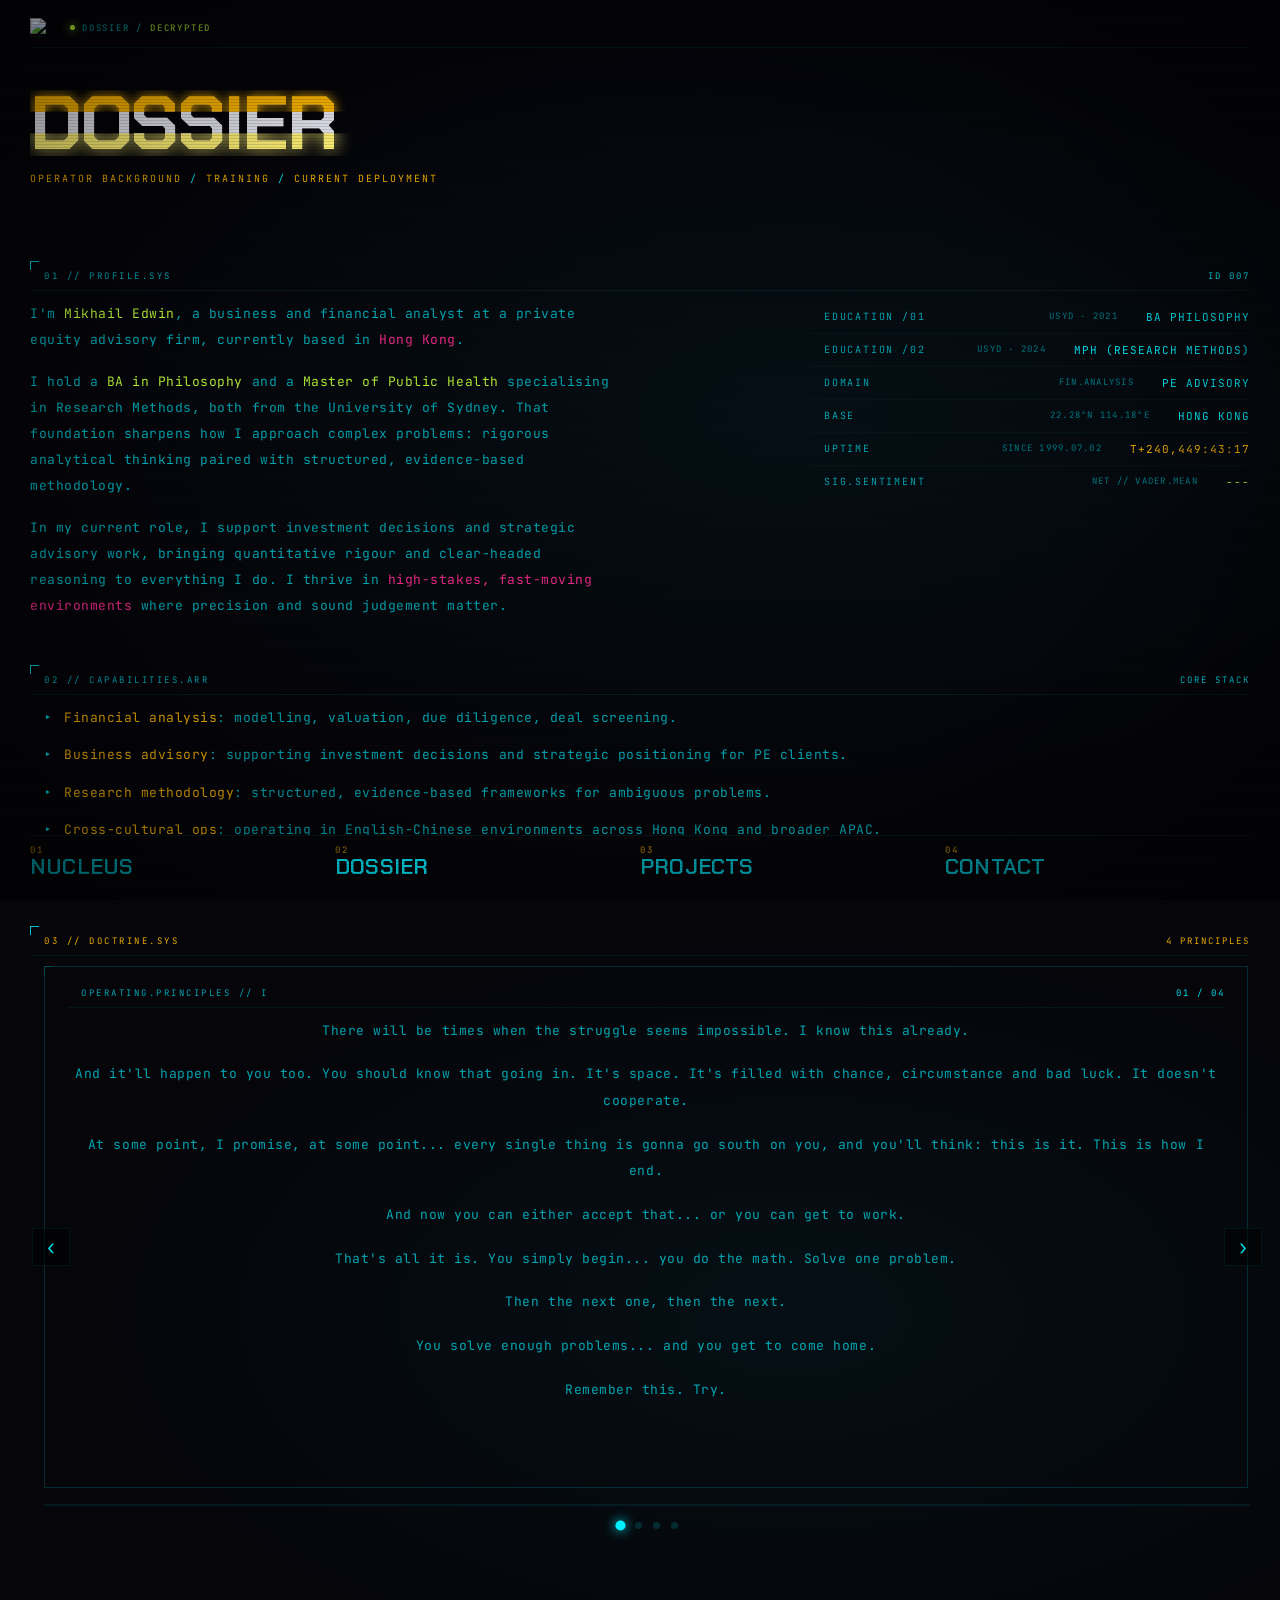
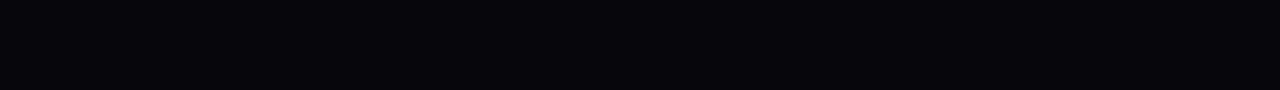
==== commit 5938d218: "lift the pink off the floor The menu captions measured 3.1 against the background before any of this" ====
--- a/dossier.html
+++ b/dossier.html
@@ -24,7 +24,7 @@
 <link href="https://fonts.googleapis.com/css2?family=Chakra+Petch:wght@300;600;700&family=JetBrains+Mono:wght@300;400;500&display=swap" rel="stylesheet" media="print" onload="this.media='all'">
 <noscript><link href="https://fonts.googleapis.com/css2?family=Chakra+Petch:wght@300;600;700&family=JetBrains+Mono:wght@300;400;500&display=swap" rel="stylesheet"></noscript>
 <link rel="icon" href="favicon.svg" type="image/svg+xml">
-<link rel="stylesheet" href="hud.css?v=10">
+<link rel="stylesheet" href="hud.css?v=11">
 <style>
   .split { display: grid; grid-template-columns: minmax(0, 1fr) minmax(360px, 440px); gap: 52px; align-items: start; }
   .split .body { padding-left: 0; }
--- a/hud.css
+++ b/hud.css
@@ -39,7 +39,7 @@
   --lm-1:  rgba(193, 255, 58, .92);
   --lm-2:  rgba(193, 255, 58, .70);
   --mg-1:  rgba(255, 45, 146, .92);
-  --mg-2:  rgba(255, 45, 146, .88);
+  --mg-2:  rgba(255, 95, 175, .95);   /* magenta for small text */
 
   --text:    #e8e8f2;
   --line:    rgba(0, 240, 255, 0.15);
@@ -316,7 +316,7 @@
 }
 .mi .c2 {
   display: block; margin-top: 9px;
-  font-size: 9px; letter-spacing: .18em; color: var(--mg-2);
+  font-size: 10px; letter-spacing: .16em; color: var(--mg-2);
   opacity: 0; transform: translateY(-4px);
   transition: opacity .3s ease, transform .35s cubic-bezier(.16,1,.3,1), color .3s;
 }
@@ -328,7 +328,7 @@
 .menu:hover .mi { opacity: .34; }
 .menu .mi:hover, .menu .mi:focus-visible { opacity: 1; }
 .mi:hover .t2, .mi:focus-visible .t2 { color: var(--text); transform: translateX(4px); }
-.mi:hover .c2, .mi:focus-visible .c2 { opacity: 1; transform: none; color: var(--mg-1); }
+.mi:hover .c2, .mi:focus-visible .c2 { opacity: 1; transform: none; color: var(--mg-2); }
 .mi:hover .idx, .mi:focus-visible .idx { color: var(--cyan); }
 .mi.on .t2 { color: var(--cy-1); }
 .mi:focus-visible { outline: none; }
@@ -374,7 +374,7 @@
   .menu { flex-direction: column; gap: 0; padding-top: 14px; }
   .mi { flex: none; padding: 13px 0; border-bottom: 1px solid var(--line-lo); }
   .mi .t2 { font-size: 23px; }
-  .mi .c2 { opacity: 1; transform: none; margin-top: 4px; font-size: 10px; }
+  .mi .c2 { opacity: 1; transform: none; margin-top: 5px; font-size: 11px; }
   .mi .idx { position: static; display: block; margin-bottom: 6px; font-size: 10px; }
   .menu:hover .mi { opacity: 1; }
   .menu-scan { display: none; }
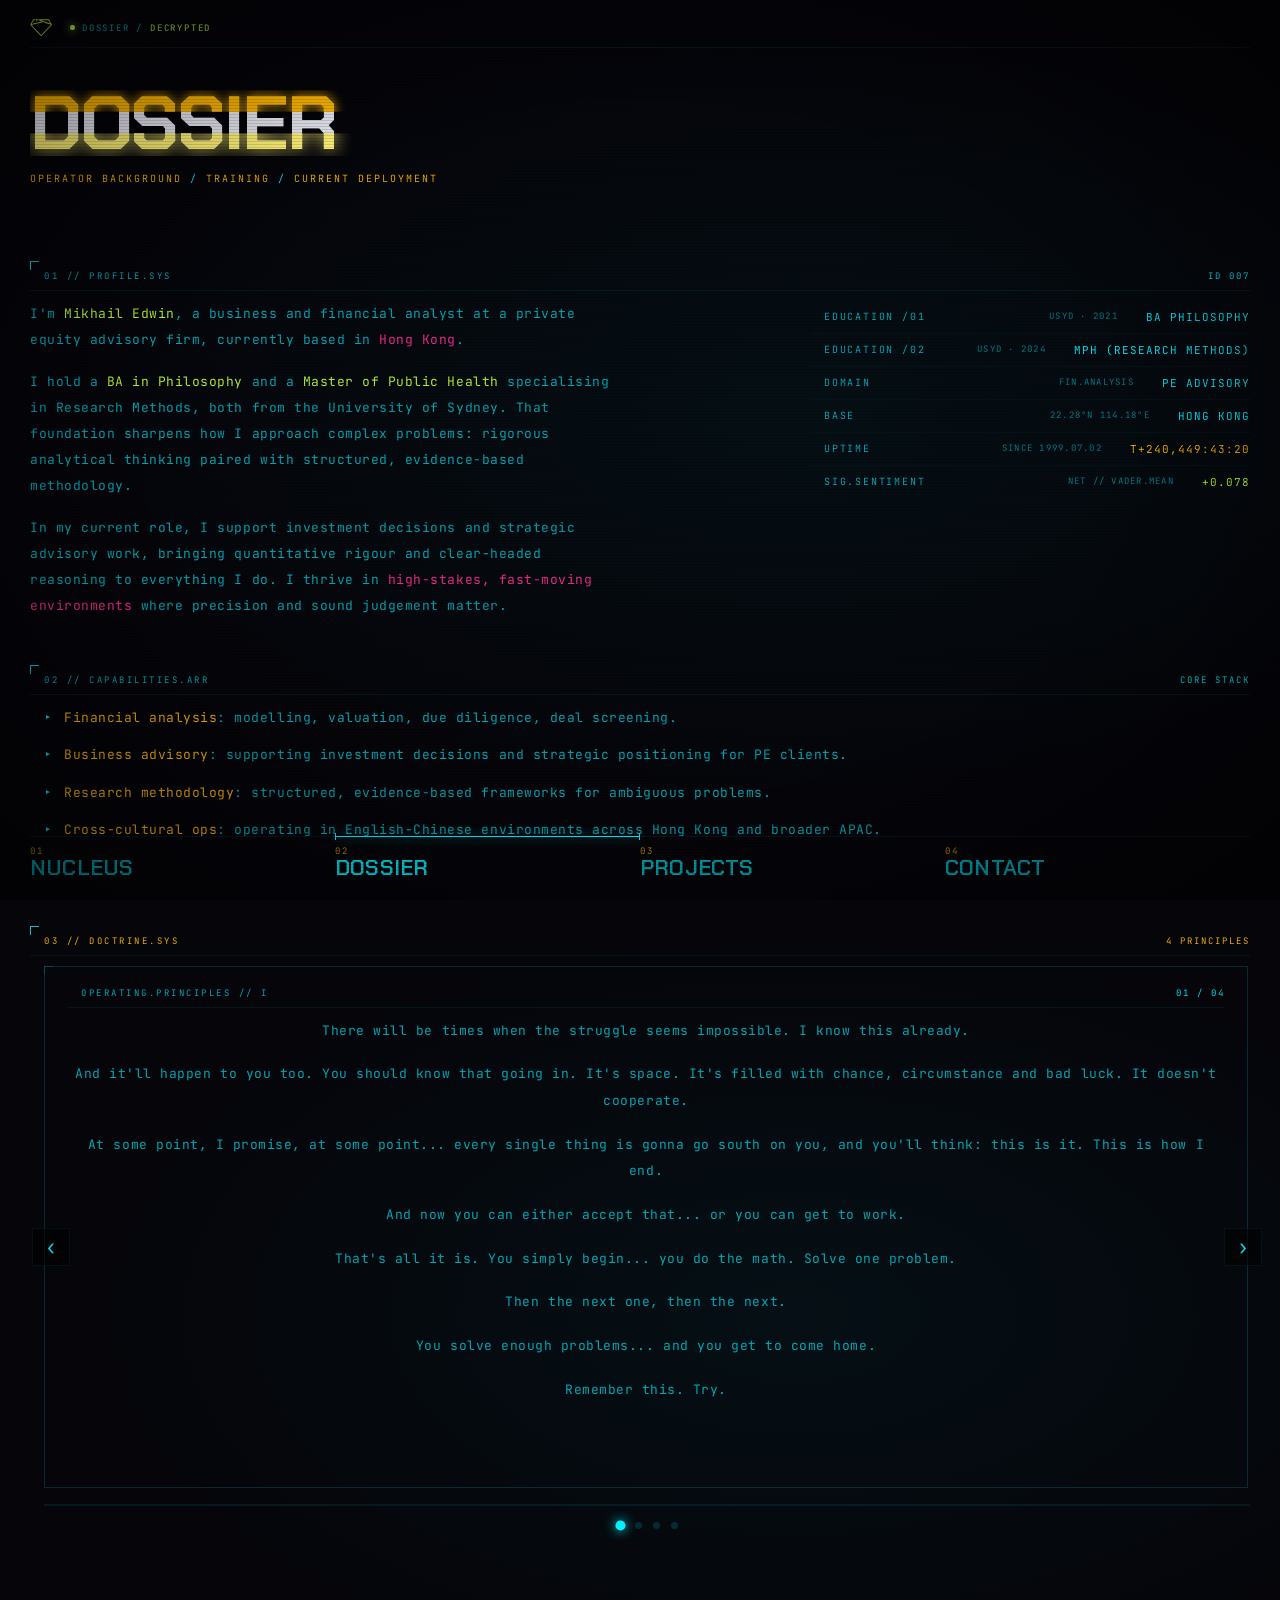
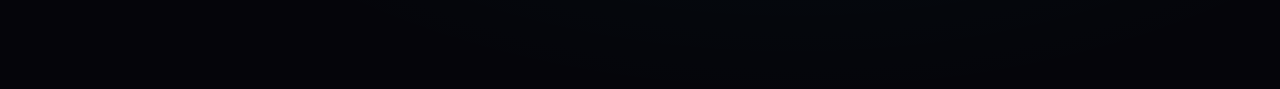
==== commit 0ab9701c: "the machine, assembled Everything before the last four folded into one." ====
--- a/dossier.html
+++ b/dossier.html
@@ -4,27 +4,11 @@
 <meta charset="UTF-8" />
 <meta name="viewport" content="width=device-width, initial-scale=1.0" />
 <title>MIKHAIL EDWIN // DOSSIER</title>
-<meta name="description" content="Background, capabilities and operating principles. Mikhail Edwin, analyst and strategist in Hong Kong.">
-<meta name="theme-color" content="#05050a">
-<meta property="og:type" content="website">
-<meta property="og:site_name" content="Mikhail Edwin">
-<meta property="og:title" content="MIKHAIL EDWIN // DOSSIER">
-<meta property="og:description" content="Background, capabilities and operating principles. Mikhail Edwin, analyst and strategist in Hong Kong.">
-<meta property="og:url" content="https://www.mikhailedwin.com/dossier.html">
-<meta name="twitter:card" content="summary">
-<meta name="twitter:title" content="MIKHAIL EDWIN // DOSSIER">
-<meta name="twitter:description" content="Background, capabilities and operating principles. Mikhail Edwin, analyst and strategist in Hong Kong.">
-<link rel="canonical" href="https://www.mikhailedwin.com/dossier.html">
 <link rel="preconnect" href="https://fonts.googleapis.com">
 <link rel="preconnect" href="https://fonts.gstatic.com" crossorigin>
-<!-- Fonts must never hold up the first paint. This host is unreachable
-     from some networks, and a blocking stylesheet means a blank page
-     until it times out. Loaded as print, promoted on arrival; the type
-     falls back to the system stack and swaps in when it lands. -->
-<link href="https://fonts.googleapis.com/css2?family=Chakra+Petch:wght@300;600;700&family=JetBrains+Mono:wght@300;400;500&display=swap" rel="stylesheet" media="print" onload="this.media='all'">
-<noscript><link href="https://fonts.googleapis.com/css2?family=Chakra+Petch:wght@300;600;700&family=JetBrains+Mono:wght@300;400;500&display=swap" rel="stylesheet"></noscript>
+<link href="https://fonts.googleapis.com/css2?family=Chakra+Petch:wght@300;600;700&family=JetBrains+Mono:wght@300;400;500&display=swap" rel="stylesheet">
 <link rel="icon" href="favicon.svg" type="image/svg+xml">
-<link rel="stylesheet" href="hud.css?v=11">
+<link rel="stylesheet" href="hud.css?v=9">
 <style>
   .split { display: grid; grid-template-columns: minmax(0, 1fr) minmax(360px, 440px); gap: 52px; align-items: start; }
   .split .body { padding-left: 0; }
@@ -65,7 +49,7 @@
   .acc-cy .doct { color: var(--cy-2); }
   .acc-cy .dblock::before, .acc-cy .dblock { border-color: rgba(0,240,255,.16); }
   .acc-cy .h b { color: var(--cy-1); }
-  .acc-mg .doct { color: rgba(255,45,146,.94); }
+  .acc-mg .doct { color: rgba(255,45,146,.78); }
   .acc-mg .dblock { border-color: rgba(255,45,146,.16); }
   .acc-mg .dblock::before { border-color: var(--magenta); }
   .acc-mg .h b, .acc-mg .h span { color: var(--mg-1); }
@@ -278,7 +262,7 @@
         setActive(Math.max(0, Math.min(slides.length - 1, Math.round(track.scrollLeft / track.clientWidth))));
         var max = track.scrollWidth - track.clientWidth;
         beam.style.width = (max > 0 ? track.scrollLeft / max * 100 : 0) + '%';
-      }, { passive: true });
+      });
     });
     document.querySelector('.arw.prev').addEventListener('click', function () { go(cur - 1); });
     document.querySelector('.arw.next').addEventListener('click', function () { go(cur + 1); });
--- a/hud.css
+++ b/hud.css
@@ -39,7 +39,7 @@
   --lm-1:  rgba(193, 255, 58, .92);
   --lm-2:  rgba(193, 255, 58, .70);
   --mg-1:  rgba(255, 45, 146, .92);
-  --mg-2:  rgba(255, 95, 175, .95);   /* magenta for small text */
+  --mg-2:  rgba(255, 45, 146, .68);
 
   --text:    #e8e8f2;
   --line:    rgba(0, 240, 255, 0.15);
@@ -261,18 +261,18 @@
 .ln { font-size: 9px; letter-spacing: .05em; color: var(--cy-2); white-space: nowrap; line-height: 1.5; }
 .ln .ts { color: var(--am-2); }
 .ln .s { color: var(--text); }
-.ln .bin  { color: rgba(0,240,255,.58); letter-spacing: .02em; }
+.ln .bin  { color: rgba(0,240,255,.42); letter-spacing: .02em; }
 .ln .code { color: var(--cy-2); letter-spacing: .01em; text-transform: none; }
 .ln .code .c-k { color: var(--am-2); }
 .ln .code .c-f { color: var(--cy-1); }
 .ln .code .c-n { color: var(--lm-2); }
-.ln .code .c-c { color: rgba(0,240,255,.56); }
+.ln .code .c-c { color: rgba(0,240,255,.32); }
 /* shell work: a lime prompt, the binary in cyan, flags dimmed back so
    the eye lands on what is actually being run */
 .ln .sh { color: var(--cy-2); letter-spacing: .01em; text-transform: none; }
 .ln .sh .p  { color: var(--lm-1); }
 .ln .sh .b  { color: var(--cy-1); }
-.ln .sh .fl { color: rgba(0,240,255,.58); }
+.ln .sh .fl { color: rgba(0,240,255,.42); }
 .ln .sh .st { color: var(--am-2); }
 .ln .out    { color: rgba(193,255,58,.62); text-transform: none; letter-spacing: .01em; }
 .ln .out.bad { color: rgba(255,45,146,.72); }
@@ -316,7 +316,7 @@
 }
 .mi .c2 {
   display: block; margin-top: 9px;
-  font-size: 10px; letter-spacing: .16em; color: var(--mg-2);
+  font-size: 9px; letter-spacing: .18em; color: var(--mg-2);
   opacity: 0; transform: translateY(-4px);
   transition: opacity .3s ease, transform .35s cubic-bezier(.16,1,.3,1), color .3s;
 }
@@ -328,7 +328,7 @@
 .menu:hover .mi { opacity: .34; }
 .menu .mi:hover, .menu .mi:focus-visible { opacity: 1; }
 .mi:hover .t2, .mi:focus-visible .t2 { color: var(--text); transform: translateX(4px); }
-.mi:hover .c2, .mi:focus-visible .c2 { opacity: 1; transform: none; color: var(--mg-2); }
+.mi:hover .c2, .mi:focus-visible .c2 { opacity: 1; transform: none; color: var(--mg-1); }
 .mi:hover .idx, .mi:focus-visible .idx { color: var(--cyan); }
 .mi.on .t2 { color: var(--cy-1); }
 .mi:focus-visible { outline: none; }
@@ -374,7 +374,7 @@
   .menu { flex-direction: column; gap: 0; padding-top: 14px; }
   .mi { flex: none; padding: 13px 0; border-bottom: 1px solid var(--line-lo); }
   .mi .t2 { font-size: 23px; }
-  .mi .c2 { opacity: 1; transform: none; margin-top: 5px; font-size: 11px; }
+  .mi .c2 { opacity: 1; transform: none; margin-top: 4px; font-size: 10px; }
   .mi .idx { position: static; display: block; margin-bottom: 6px; font-size: 10px; }
   .menu:hover .mi { opacity: 1; }
   .menu-scan { display: none; }
